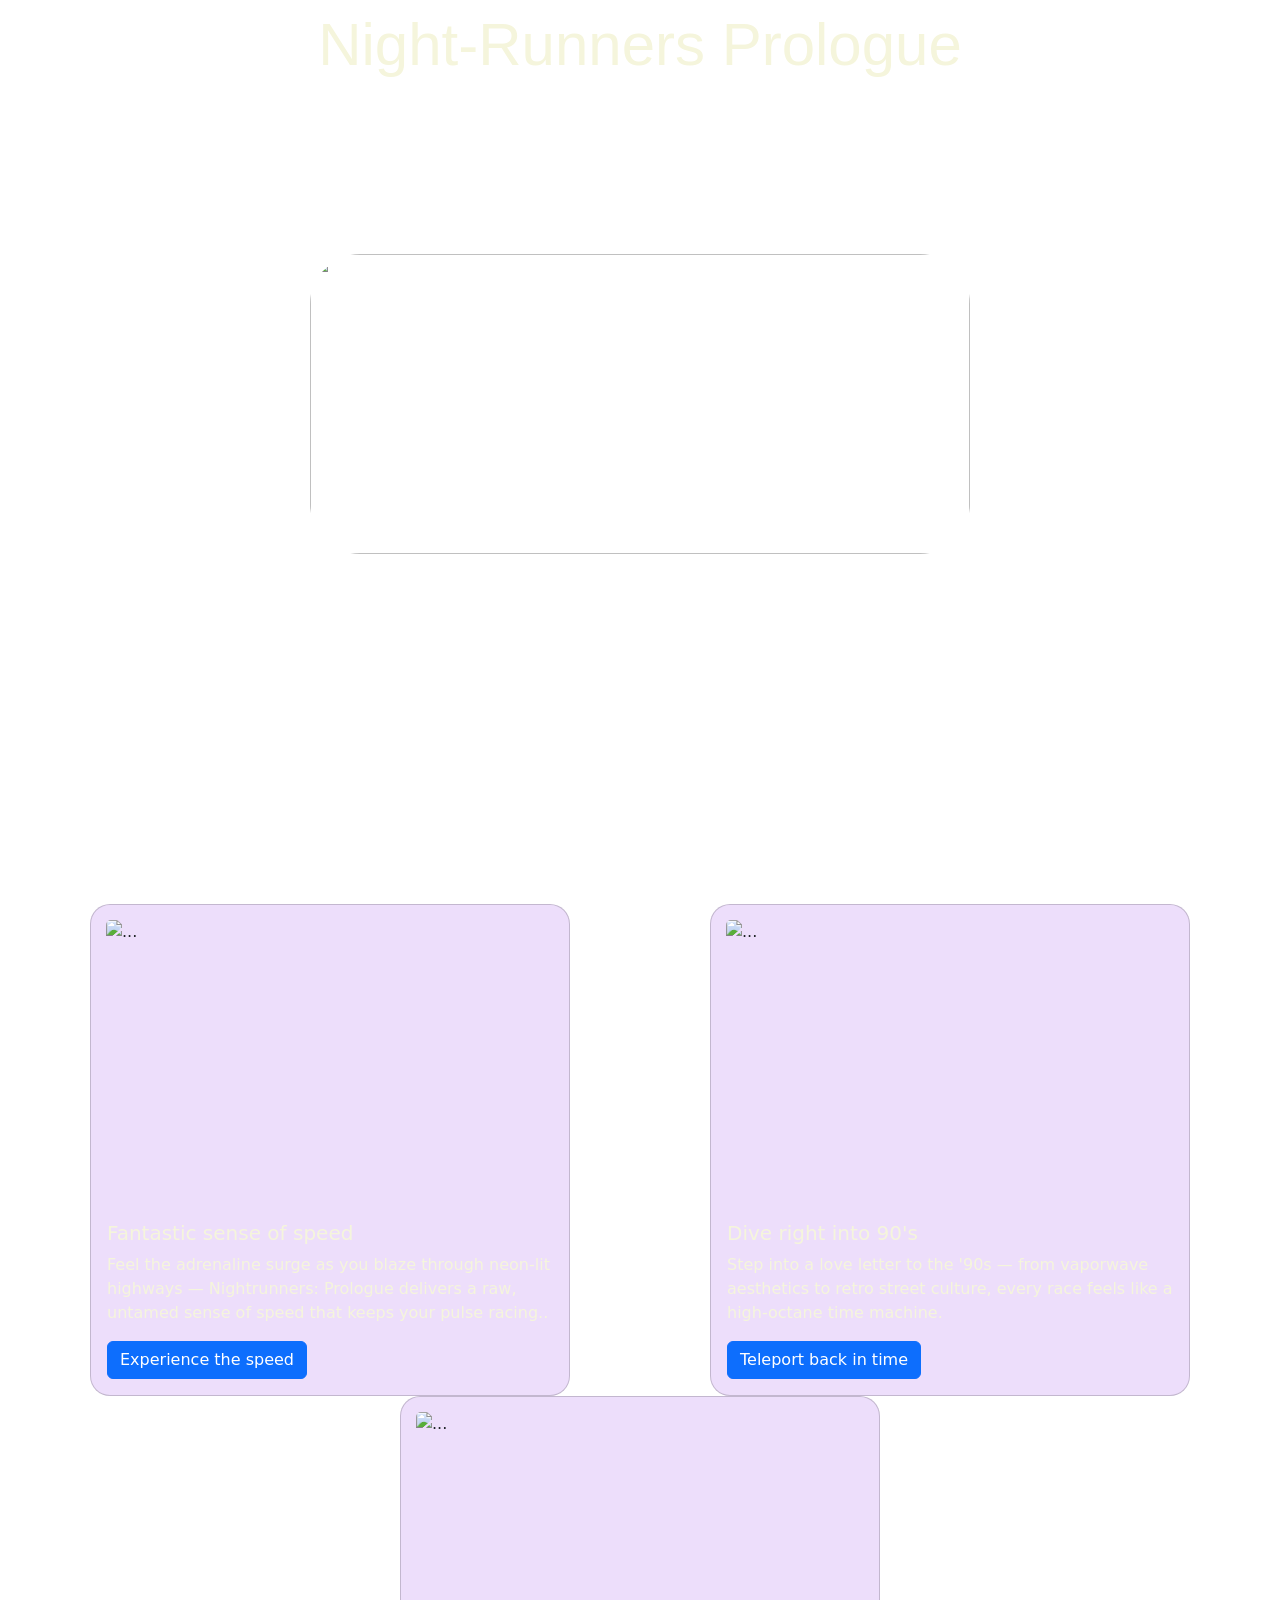
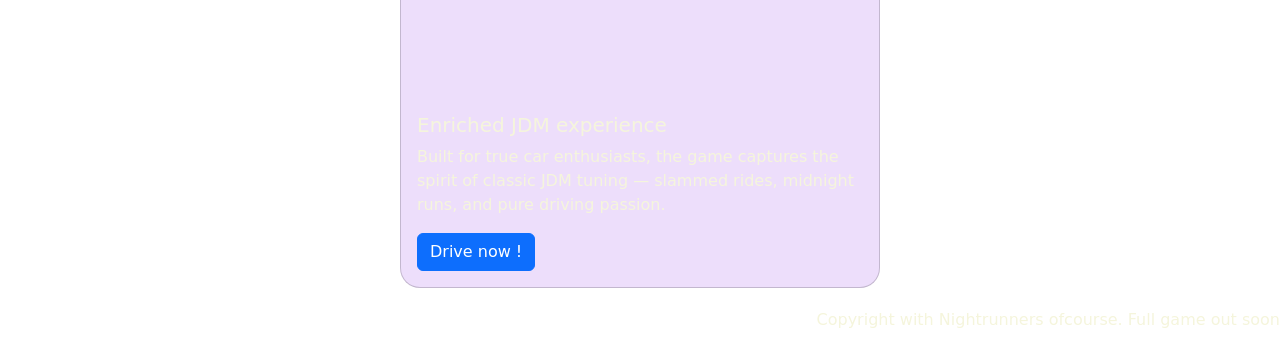
==== index.html @ a5989699 "Create index.html" ====
<!DOCTYPE html>
<html lang="en">
<head>
    <meta charset="UTF-8">
    <link href="https://cdn.jsdelivr.net/npm/bootstrap@5.3.3/dist/css/bootstrap.min.css" rel="stylesheet">
    <meta name="viewport" content="width=device-width, initial-scale=1.0">
    <title>Nightrunners</title>
    <link rel="stylesheet" href="style.css">
</head>
<body>
    <script src="https://cdn.jsdelivr.net/npm/bootstrap@5.3.3/dist/js/bootstrap.bundle.min.js"></script>

    <div class="content">

        <div class="header">
            Night-Runners Prologue
        </div>

       
            <div id="carouselExampleAutoplaying" class="carousel slide" data-bs-ride="carousel">
                <div class="carousel-inner">
                  <div class="carousel-item active">
                    <img src="/09_bootstrap/img/PROLOGUE_NIGHTRUNNERS.jpg" class="d-block w-100" >
                  </div>
                  <div class="carousel-item">
                    <img src="/09_bootstrap/img/porche.jpg" class="d-block w-100">
                  </div>
                  <div class="carousel-item">
                    <img src="/09_bootstrap/img/nightrunners_!.jpg" class="d-block w-100">
                  </div>
                </div>
                <button class="carousel-control-prev" type="button" data-bs-target="#carouselExampleAutoplaying" data-bs-slide="prev">
                  <span class="carousel-control-prev-icon" aria-hidden="true"></span>
                  <span class="visually-hidden">Previous</span>
                </button>
                <button class="carousel-control-next" type="button" data-bs-target="#carouselExampleAutoplaying" data-bs-slide="next">
                  <span class="carousel-control-next-icon" aria-hidden="true"></span>
                  <span class="visually-hidden">Next</span>
                </button>
              </div>

      

        <div class="cardarea">

            
            <div class="card" style="width: 30rem;">
                    <img src="/09_bootstrap/img/senseofspeed.png" class="card-img-top" alt="...">
                    <div class="card-body">
                      <h5 class="card-title">Fantastic sense of speed   </h5>
                      <p class="card-text">Feel the adrenaline surge as you blaze through neon-lit highways — Nightrunners: Prologue delivers a raw, untamed sense of speed that keeps your pulse racing..</p>
                    <div class="button">
                        <a href="https://www.youtube.com/watch?v=ArWkNIqUFv0" class="btn btn-primary">Experience the speed</a>
                    </div>
                    </div>
            </div>
        
            
            <div class="card" style="width: 30rem;">
                <img src="/09_bootstrap/img/interior.jpg" class="card-img-top" alt="...">
                <div class="card-body">
                  <h5 class="card-title">Dive right into 90's</h5>
                  <p class="card-text">Step into a love letter to the '90s — from vaporwave aesthetics to retro street culture, every race feels like a high-octane time machine.</p>
                  <div class="button">
                    <a href="https://www.youtube.com/watch?v=HD3ZUJFBUOU" class="btn btn-primary">Teleport back in time</a>
                </div>
                </div>
            </div>

            <div class="card" style="width: 30rem;">
                <img src="/09_bootstrap/img/speed.png" class="card-img-top" alt="...">
                <div class="card-body">
                  <h5 class="card-title">Enriched JDM experience</h5>
                  <p class="card-text">Built for true car enthusiasts, the game captures the spirit of classic JDM tuning — slammed rides, midnight runs, and pure driving passion.</p>
                  <div class="button">
                  <a href="https://www.youtube.com/watch?v=knLPg2tDeS0&list=RDknLPg2tDeS0&start_radio=1" class="btn btn-primary">Drive now !</a>
                </div>
                </div>
            </div>


            

        </div>

        <div class="footer">
            <h7>Copyright with Nightrunners ofcourse. Full game out soon</h7>

        </div>


    </div>

</body>
</html>
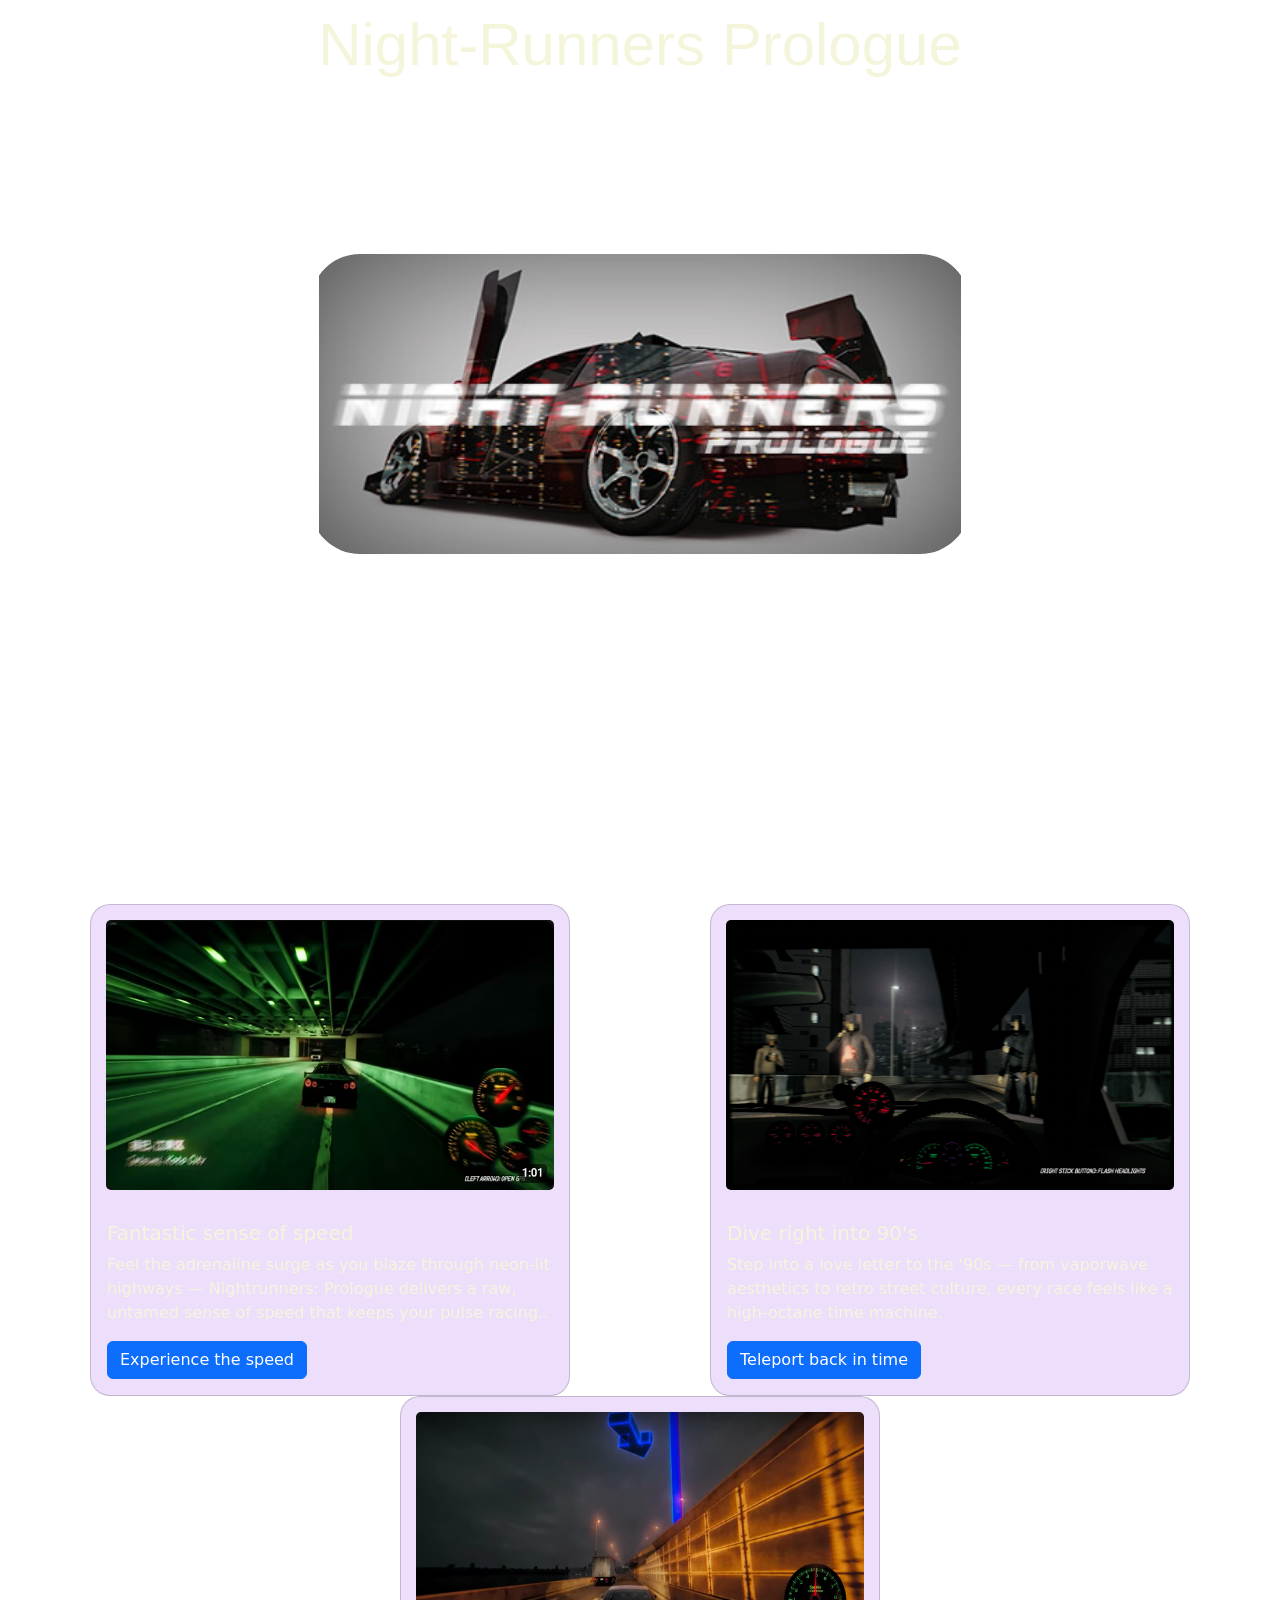
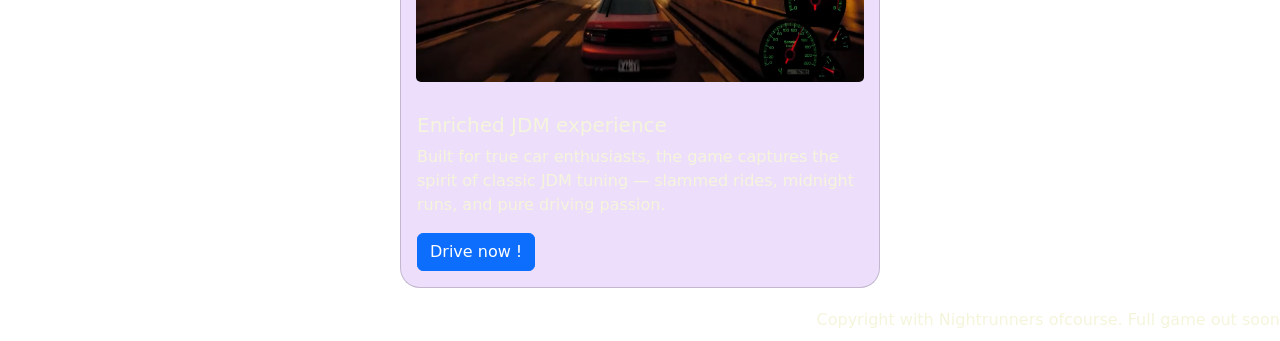
==== commit 461e73dc: "Update index.html" ====
--- a/index.html
+++ b/index.html
@@ -20,13 +20,13 @@
             <div id="carouselExampleAutoplaying" class="carousel slide" data-bs-ride="carousel">
                 <div class="carousel-inner">
                   <div class="carousel-item active">
-                    <img src="/09_bootstrap/img/PROLOGUE_NIGHTRUNNERS.jpg" class="d-block w-100" >
+                    <img src="/img/PROLOGUE_NIGHTRUNNERS.jpg" class="d-block w-100" >
                   </div>
                   <div class="carousel-item">
-                    <img src="/09_bootstrap/img/porche.jpg" class="d-block w-100">
+                    <img src="/img/porche.jpg" class="d-block w-100">
                   </div>
                   <div class="carousel-item">
-                    <img src="/09_bootstrap/img/nightrunners_!.jpg" class="d-block w-100">
+                    <img src="/img/nightrunners_!.jpg" class="d-block w-100">
                   </div>
                 </div>
                 <button class="carousel-control-prev" type="button" data-bs-target="#carouselExampleAutoplaying" data-bs-slide="prev">
@@ -45,7 +45,7 @@
 
             
             <div class="card" style="width: 30rem;">
-                    <img src="/09_bootstrap/img/senseofspeed.png" class="card-img-top" alt="...">
+                    <img src="/img/senseofspeed.png" class="card-img-top" alt="...">
                     <div class="card-body">
                       <h5 class="card-title">Fantastic sense of speed   </h5>
                       <p class="card-text">Feel the adrenaline surge as you blaze through neon-lit highways — Nightrunners: Prologue delivers a raw, untamed sense of speed that keeps your pulse racing..</p>
@@ -57,7 +57,7 @@
         
             
             <div class="card" style="width: 30rem;">
-                <img src="/09_bootstrap/img/interior.jpg" class="card-img-top" alt="...">
+                <img src="/img/interior.jpg" class="card-img-top" alt="...">
                 <div class="card-body">
                   <h5 class="card-title">Dive right into 90's</h5>
                   <p class="card-text">Step into a love letter to the '90s — from vaporwave aesthetics to retro street culture, every race feels like a high-octane time machine.</p>
@@ -68,7 +68,7 @@
             </div>
 
             <div class="card" style="width: 30rem;">
-                <img src="/09_bootstrap/img/speed.png" class="card-img-top" alt="...">
+                <img src="/img/speed.png" class="card-img-top" alt="...">
                 <div class="card-body">
                   <h5 class="card-title">Enriched JDM experience</h5>
                   <p class="card-text">Built for true car enthusiasts, the game captures the spirit of classic JDM tuning — slammed rides, midnight runs, and pure driving passion.</p>
--- a/style.css
+++ b/style.css
@@ -0,0 +1,87 @@
+@import url('https://fonts.cdnfonts.com/css/blade-runner-movie-font');
+
+html,body {
+  margin: 0;
+  padding: 0;
+  min-height: 100%;
+  background-image: url(https://github.com/nandhra702/Web_dev/blob/main/CSS/09_bootstrap/img/roads_oftokyo.png);
+  background-repeat: no-repeat;
+  background-size: cover;
+  background-position: center;
+}
+
+.content {
+  
+  height: 100%;
+  display: grid;
+  grid-template-rows: 0.7fr 2fr 3fr 0.1fr;
+}
+
+.header {
+    color: beige;
+  padding-bottom: 0;
+  text-align: center;
+  font-family: 'Blade Runner Movie Font', sans-serif;
+  font-size: 60px;
+}
+
+.carousel {
+ 
+  padding: 20px;
+  width: 700px;
+  justify-self:center ;
+}
+
+.carousel-item img {
+    width: 100%;
+    height: 300px; /* or whatever fixed height you want */
+    object-fit: contain; /* ensures image fills frame without distortion */
+    padding: 0;
+    border-radius: 50px;
+
+}
+
+
+.cardarea {
+  
+  display: flex;
+  flex-wrap: wrap;
+  justify-content: space-around;
+  padding: 20px;
+  padding-top: 0;
+}
+
+.card {
+  
+  background-color: rgba(137, 43, 226, 0.151);
+  border-radius: 20px;
+  transition: background-color 1s ease-in-out;
+  
+}
+
+.card:hover{
+    
+    background-color: rgb(95, 4, 160);
+    
+}
+
+
+.card img{
+    padding: 15px;
+    height:300px;
+    border-radius: 20px;
+    
+}
+
+.card-body{
+    justify-items: center;
+    color: beige;
+}
+
+
+
+.footer {
+  text-align: right;
+  color: beige;
+  
+}
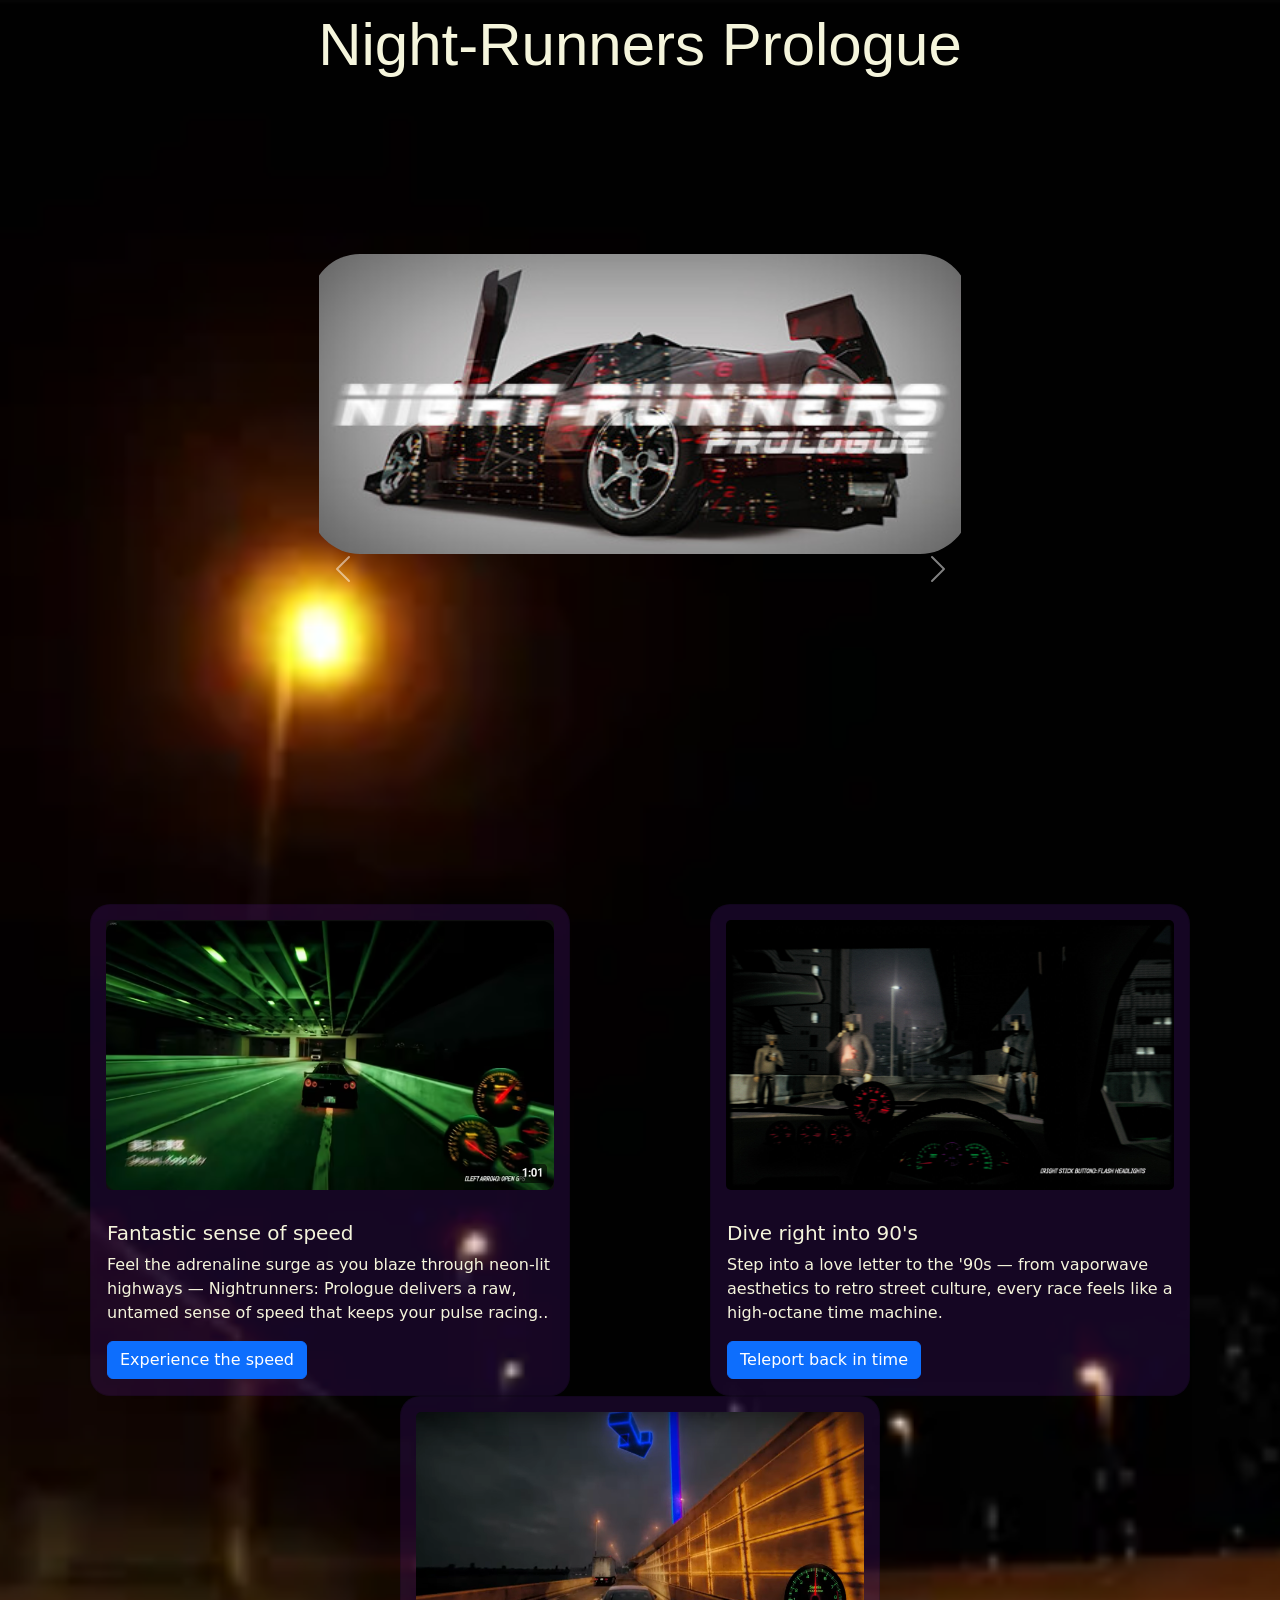
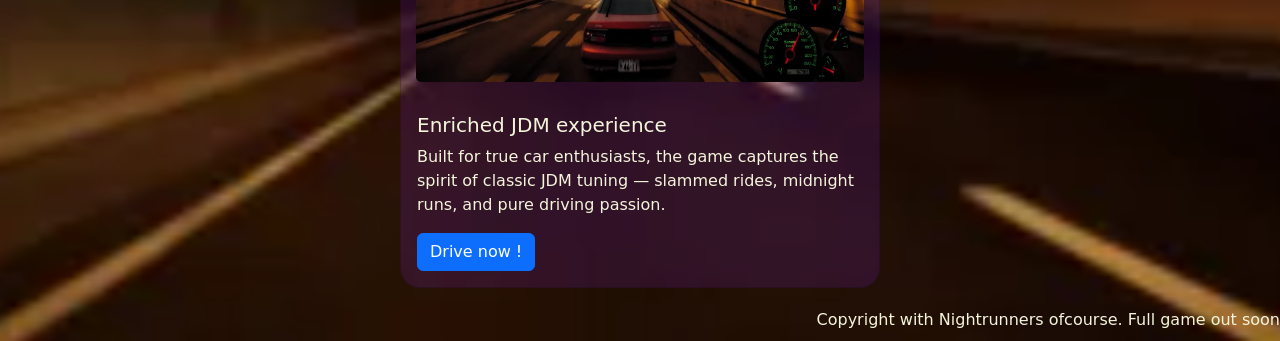
==== commit a9033066: "Update index.html" ====
--- a/index.html
+++ b/index.html
@@ -20,13 +20,13 @@
             <div id="carouselExampleAutoplaying" class="carousel slide" data-bs-ride="carousel">
                 <div class="carousel-inner">
                   <div class="carousel-item active">
-                    <img src="/img/PROLOGUE_NIGHTRUNNERS.jpg" class="d-block w-100" >
+                    <img src="img/PROLOGUE_NIGHTRUNNERS.jpg" class="d-block w-100" >
                   </div>
                   <div class="carousel-item">
-                    <img src="/img/porche.jpg" class="d-block w-100">
+                    <img src="img/porche.jpg" class="d-block w-100">
                   </div>
                   <div class="carousel-item">
-                    <img src="/img/nightrunners_!.jpg" class="d-block w-100">
+                    <img src="img/nightrunners_!.jpg" class="d-block w-100">
                   </div>
                 </div>
                 <button class="carousel-control-prev" type="button" data-bs-target="#carouselExampleAutoplaying" data-bs-slide="prev">
@@ -45,7 +45,7 @@
 
             
             <div class="card" style="width: 30rem;">
-                    <img src="/img/senseofspeed.png" class="card-img-top" alt="...">
+                    <img src="img/senseofspeed.png" class="card-img-top" alt="...">
                     <div class="card-body">
                       <h5 class="card-title">Fantastic sense of speed   </h5>
                       <p class="card-text">Feel the adrenaline surge as you blaze through neon-lit highways — Nightrunners: Prologue delivers a raw, untamed sense of speed that keeps your pulse racing..</p>
@@ -57,7 +57,7 @@
         
             
             <div class="card" style="width: 30rem;">
-                <img src="/img/interior.jpg" class="card-img-top" alt="...">
+                <img src="img/interior.jpg" class="card-img-top" alt="...">
                 <div class="card-body">
                   <h5 class="card-title">Dive right into 90's</h5>
                   <p class="card-text">Step into a love letter to the '90s — from vaporwave aesthetics to retro street culture, every race feels like a high-octane time machine.</p>
@@ -68,7 +68,7 @@
             </div>
 
             <div class="card" style="width: 30rem;">
-                <img src="/img/speed.png" class="card-img-top" alt="...">
+                <img src="img/speed.png" class="card-img-top" alt="...">
                 <div class="card-body">
                   <h5 class="card-title">Enriched JDM experience</h5>
                   <p class="card-text">Built for true car enthusiasts, the game captures the spirit of classic JDM tuning — slammed rides, midnight runs, and pure driving passion.</p>
--- a/style.css
+++ b/style.css
@@ -4,7 +4,7 @@
   margin: 0;
   padding: 0;
   min-height: 100%;
-  background-image: url(https://github.com/nandhra702/Web_dev/blob/main/CSS/09_bootstrap/img/roads_oftokyo.png);
+  background-image: url(/img/roads_oftokyo.png);
   background-repeat: no-repeat;
   background-size: cover;
   background-position: center;
